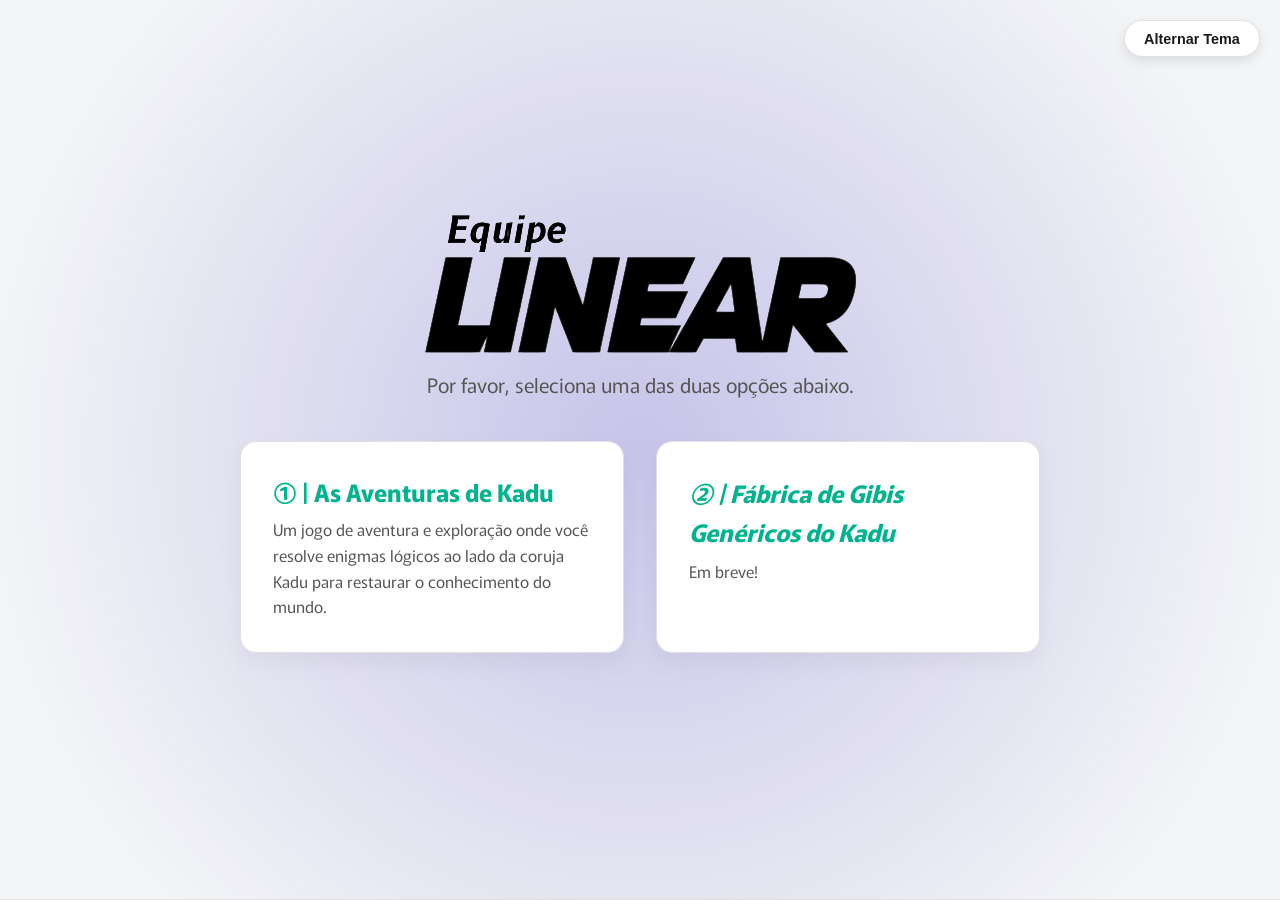
==== index.html @ 4881512d "#031: Opção 2 mudada para a futura Fábrica de Gibis Genéricos do Kadu" ====
<!DOCTYPE html>
<html lang="pt-BR">
<head>
    <meta charset="UTF-8">
    <meta name="viewport" content="width=device-width, initial-scale=1.0">
    <title>Equipe Linear - Selecione uma Opção</title>
    <link rel="stylesheet" href="componentes/css/index.css">
    <link rel="icon" href="componentes/favicon.ico">
    <link rel="preconnect" href="https://fonts.googleapis.com">
    <link rel="preconnect" href="https://fonts.gstatic.com" crossorigin>
    <link href="https://fonts.googleapis.com/css2?family=Murecho:wght@100..900&display=swap" rel="stylesheet">
</head>
<body>

    <button class="theme-toggle-btn" id="themeToggle">Alternar Tema</button>

    <div class="ambient-glow"></div>

    <section>
        <div class="logo logo-dark"></div>
        <div class="logo logo-light"></div>

        <p>Por favor, seleciona uma das duas opções abaixo.</p>
        
        <div class="display-grid">
            <a href="kadu/" class="card-link">
                <div class="pixel-card">
                    <h3>① | As Aventuras de Kadu</h3>
                    <p>Um jogo de aventura e exploração onde você resolve enigmas lógicos ao lado da coruja Kadu para restaurar o conhecimento do mundo.</p>
                </div>
            </a>

            <a href="/" class="card-link">
                <div class="pixel-card">
                    <h3><i>② | Fábrica de Gibis Genéricos do Kadu</i></h3>
                    <p>Em breve!</p>
                </div>
            </a>
        </div>
    </section>

    <script src="componentes/js/main.js"></script>
</body>
</html>
---- componentes/css/index.css ----
:root {
            --bg-color: #f4f5f7;
            --surface-color: #ffffff;
            --border-glow: #e0e0e0;
            --accent-neon: #00b38f;
            --accent-purple: #7a00cc;
            --text-main: #1a1a1a;
            --text-sub: #555555;
            --font-family: "Murecho", sans-serif;
            --transition-speed: 0.5s;
        }

        [data-theme="dark"] {
            --bg-color: #000000;
            --surface-color: #0d0d0d;
            --border-glow: #1a1a1a;
            --accent-neon: #00ffcc;
            --accent-purple: #9900ff;
            --text-main: #ffffff;
            --text-sub: #a6a6a6;
        }

        .no-transition,
        .no-transition * {
            transition: none !important;
            animation: none !important;
        }

        * {
            margin: 0;
            padding: 0;
            box-sizing: border-box;
        }

        body {
            background-color: var(--bg-color);
            color: var(--text-main);
            font-family: var(--font-family);
            overflow-x: hidden;
            scroll-behavior: smooth;
            transition: background-color var(--transition-speed) ease, color var(--transition-speed) ease;
        }

        .theme-toggle-btn {
            position: fixed;
            top: 20px;
            right: 20px;
            z-index: 1000;
            background-color: var(--surface-color);
            color: var(--text-main);
            border: 1px solid var(--border-glow);
            padding: 0.6rem 1.2rem;
            border-radius: 20px;
            cursor: pointer;
            font-weight: 600;
            font-size: 0.9rem;
            box-shadow: 0 4px 12px rgba(0, 0, 0, 0.1);
        }

        .ambient-glow {
            position: fixed;
            top: -20%;
            left: -20%;
            width: 140%;
            height: 140%;
            background: radial-gradient(circle at 50% 50%, rgba(18, 0, 179, 0.199) 0%, transparent 60%);
            z-index: -1;
            pointer-events: none;
        }

        section {
            min-height: 100vh;
            display: flex;
            flex-direction: column;
            justify-content: center;
            align-items: center;
            padding: 2rem;
            border-bottom: 1px solid var(--border-glow);
            position: relative;
        }

        .logo {
            width: 433px;
            height: 139px;
            max-width: 90vw;
            background-size: contain;
            background-repeat: no-repeat;
            background-position: center;
            margin-top: -2rem;
            margin-bottom: 1rem;
        }

        .logo-dark {
            background-image: url('img/logo-dark.png');
            display: block;
        }

        .logo-light {
            background-image: url('img/logo-light.png');
            display: none;
        }

        [data-theme="dark"] .logo-dark {
            display: none;
        }

        [data-theme="dark"] .logo-light {
            display: block;
        }

        p {
            color: var(--text-sub);
            font-size: 1.25rem;
            max-width: 600px;
            text-align: center;
            line-height: 1.6;
            margin-bottom: 2.5rem;
        }

        i {
            color: var(--text-sub);
            max-width: 600px;
            text-align: center;
            line-height: 1.6;
            margin-bottom: 2.5rem;
        }

        .display-grid {
            display: flex;
            justify-content: space-between;
            width: 100%;
            max-width: 800px;
            perspective: 1000px;
            gap: 1.5rem;
        }

        .card-link {
            text-decoration: none;
            display: block;
            color: inherit;
            width: 48%;
        }

        .pixel-card {
            background-color: var(--surface-color);
            padding: 2rem;
            border-radius: 16px;
            border: 1px solid var(--border-glow);
            box-shadow: 0 10px 25px rgba(0, 0, 0, 0.05);
            transition: transform var(--transition-speed) cubic-bezier(0.25, 1, 0.5, 1), 
            border-color var(--transition-speed) ease, 
            box-shadow var(--transition-speed) ease;
            cursor: pointer;
            position: relative;
            overflow: hidden;
            height: 100%;
        }

        .pixel-card::before {
            content: '';
            position: absolute;
            top: 0;
            left: 0;
            width: 100%;
            height: 100%;
            background: linear-gradient(135deg, rgba(0, 255, 204, 0.1), rgba(153, 0, 255, 0.1));
            opacity: 0;
            transition: opacity var(--transition-speed) ease;
        }

        .pixel-card:hover {
            transform: translateY(-10px) rotateX(10deg) scale(1.02);
            border-color: var(--accent-neon);
            box-shadow: 0 20px 35px rgba(0, 179, 143, 0.18), 
                        0 5px 15px rgba(0, 0, 0, 0.08);
        }

        .pixel-card:hover::before {
            opacity: 1;
        }

        .pixel-card h3 {
            font-size: 1.5rem;
            margin-bottom: 0.5rem;
            color: var(--accent-neon);
        }

        .pixel-card h3 i {
            font-size: 1.5rem;
            margin-bottom: 0.5rem;
            color: var(--accent-neon);
        }

        .pixel-card p {
            color: var(--text-sub);
            font-size: 1rem;
            margin-bottom: 0;
            text-align: left;
        }

        @media (max-width: 600px) {
            .display-grid { flex-direction: column; }
            .card-link { width: 100%; }
        }
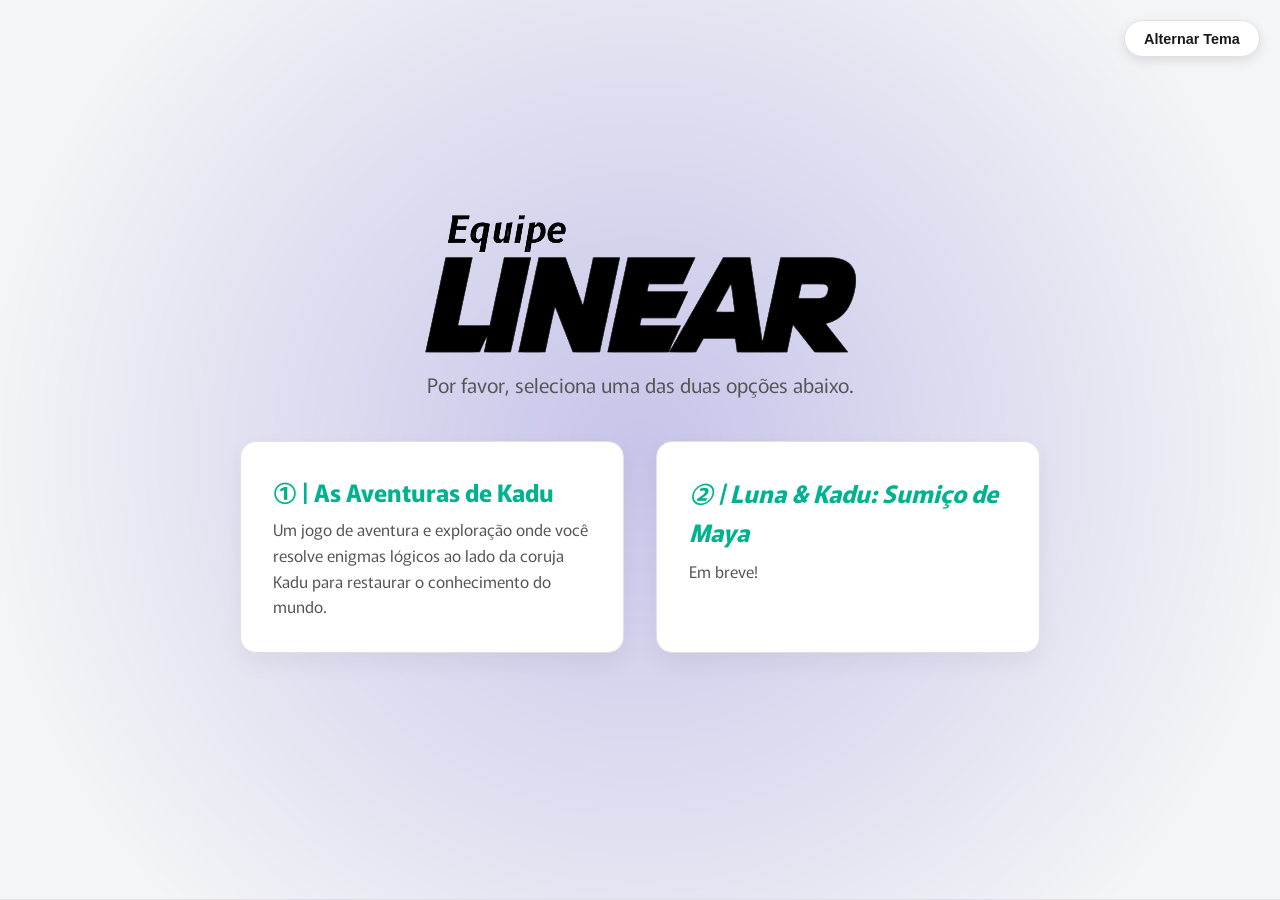
==== commit d4048caa: "#034: Substituição da FGGK para título planejado" ====
--- a/index.html
+++ b/index.html
@@ -30,9 +30,9 @@
                 </div>
             </a>
 
-            <a href="/" class="card-link">
+            <a href="maya/" class="card-link">
                 <div class="pixel-card">
-                    <h3><i>② | Fábrica de Gibis Genéricos do Kadu</i></h3>
+                    <h3><i>② | Luna & Kadu: Sumiço de Maya</i></h3>
                     <p>Em breve!</p>
                 </div>
             </a>
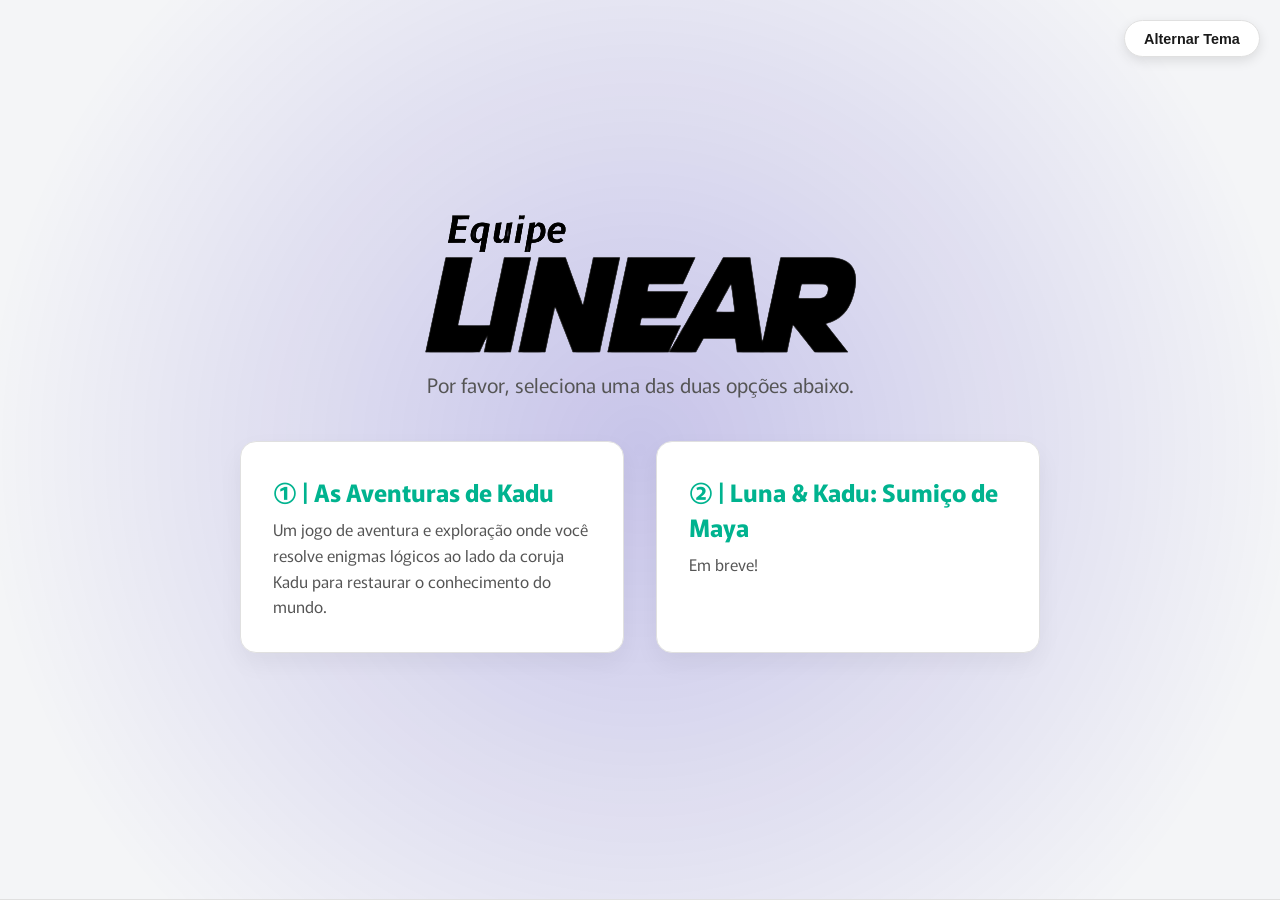
==== commit 5f2e2ae7: "#035: Remoção da tag <i> dentro da segunda opção" ====
--- a/index.html
+++ b/index.html
@@ -32,7 +32,7 @@
 
             <a href="maya/" class="card-link">
                 <div class="pixel-card">
-                    <h3><i>② | Luna & Kadu: Sumiço de Maya</i></h3>
+                    <h3>② | Luna & Kadu: Sumiço de Maya</h3>
                     <p>Em breve!</p>
                 </div>
             </a>
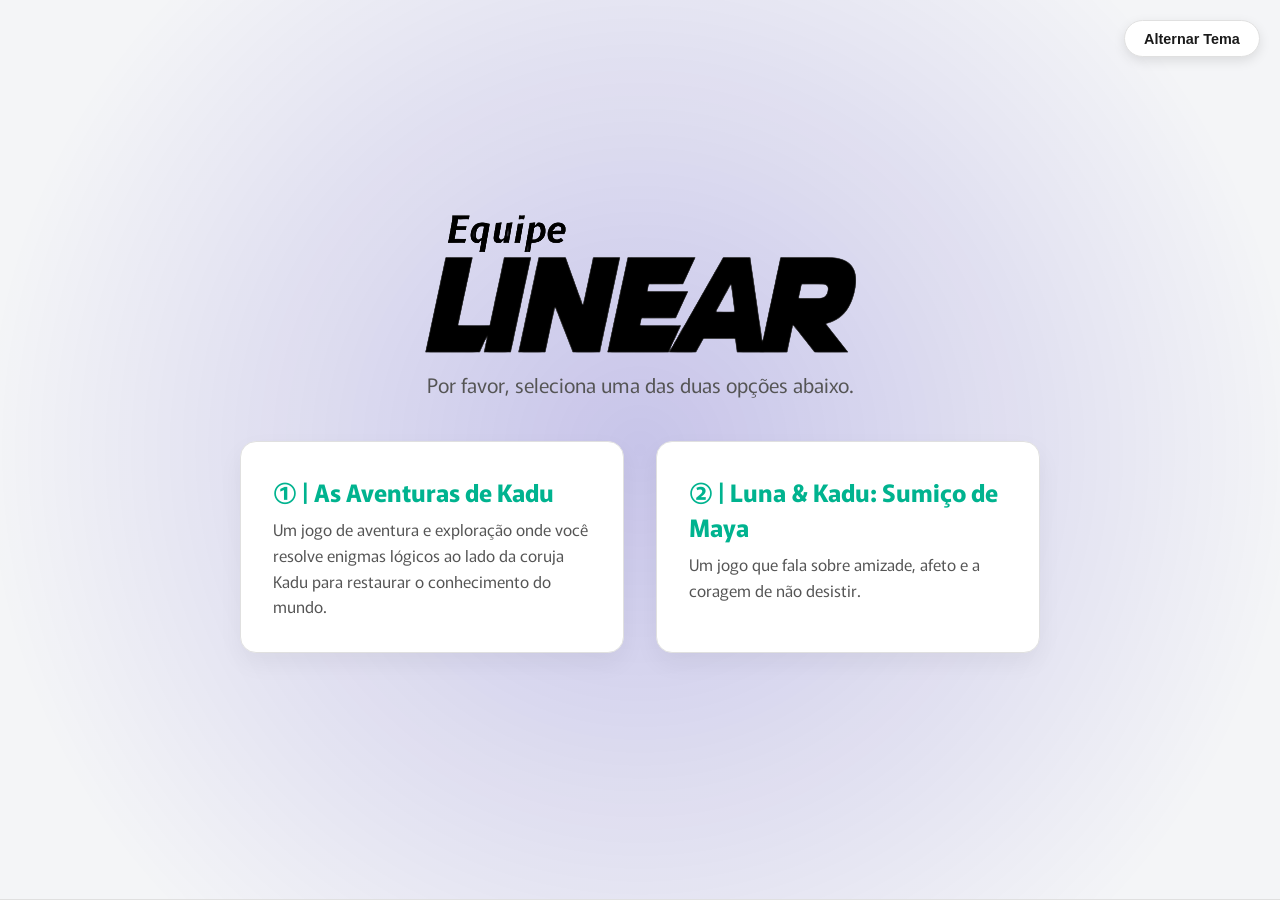
==== commit acfe61ef: "#037: Descrição adicionada para o segundo card" ====
--- a/index.html
+++ b/index.html
@@ -33,7 +33,7 @@
             <a href="maya/" class="card-link">
                 <div class="pixel-card">
                     <h3>② | Luna & Kadu: Sumiço de Maya</h3>
-                    <p>Em breve!</p>
+                    <p>Um jogo que fala sobre amizade, afeto e a coragem de não desistir.</p>
                 </div>
             </a>
         </div>
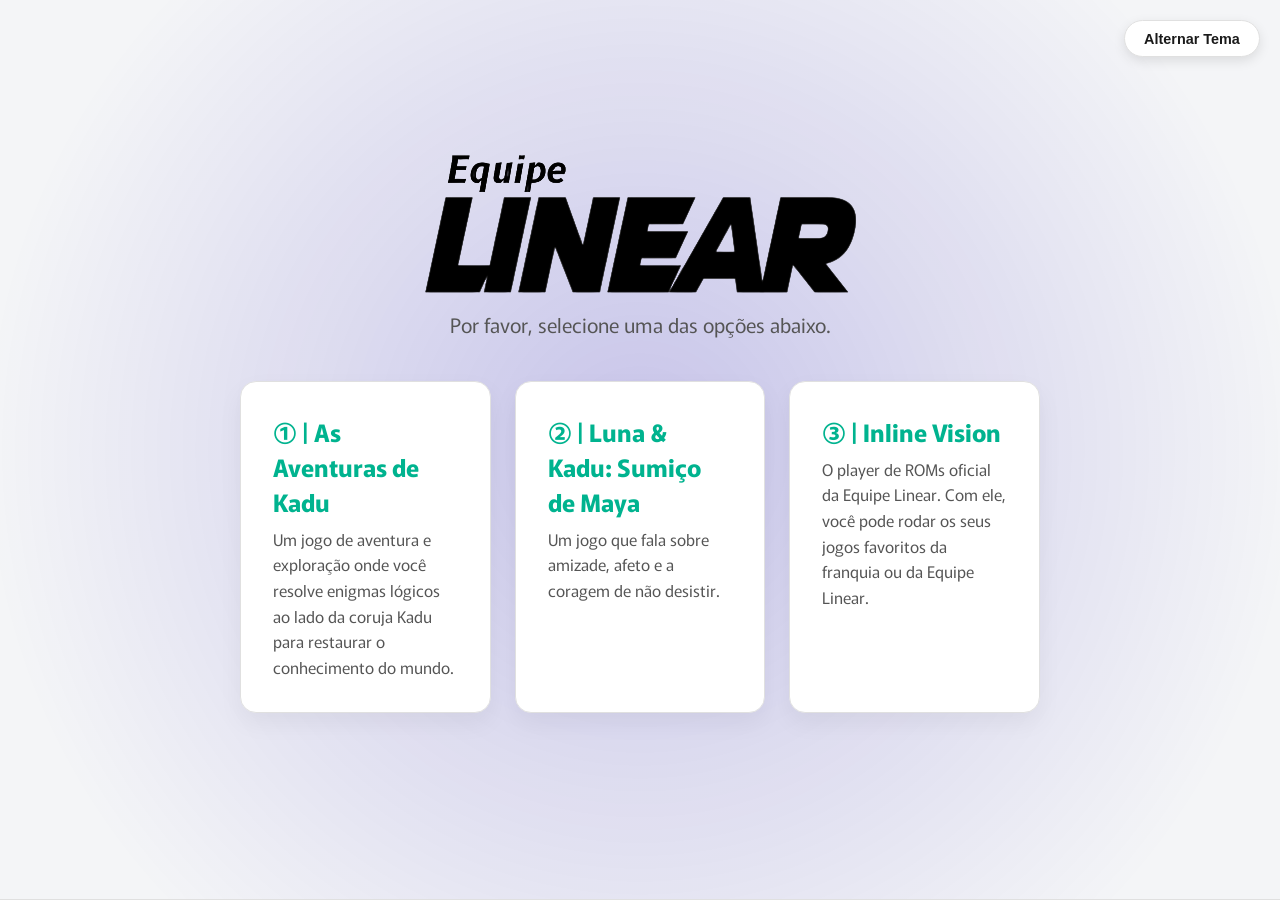
==== commit 8fe721e3: "#042: Adição de botão (p/ Inline Vision)" ====
--- a/index.html
+++ b/index.html
@@ -4,24 +4,19 @@
     <meta charset="UTF-8">
     <meta name="viewport" content="width=device-width, initial-scale=1.0">
     <title>Equipe Linear - Selecione uma Opção</title>
-    <link rel="stylesheet" href="componentes/css/index.css">
+    <link rel="stylesheet" href="https://equipelinear.github.io/componentes/css/index.css">
     <link rel="icon" href="componentes/favicon.ico">
     <link rel="preconnect" href="https://fonts.googleapis.com">
     <link rel="preconnect" href="https://fonts.gstatic.com" crossorigin>
     <link href="https://fonts.googleapis.com/css2?family=Murecho:wght@100..900&display=swap" rel="stylesheet">
 </head>
 <body>
-
     <button class="theme-toggle-btn" id="themeToggle">Alternar Tema</button>
-
     <div class="ambient-glow"></div>
-
     <section>
         <div class="logo logo-dark"></div>
         <div class="logo logo-light"></div>
-
-        <p>Por favor, seleciona uma das duas opções abaixo.</p>
-        
+        <p>Por favor, selecione uma das opções abaixo.</p>
         <div class="display-grid">
             <a href="kadu/" class="card-link">
                 <div class="pixel-card">
@@ -29,16 +24,20 @@
                     <p>Um jogo de aventura e exploração onde você resolve enigmas lógicos ao lado da coruja Kadu para restaurar o conhecimento do mundo.</p>
                 </div>
             </a>
-
             <a href="maya/" class="card-link">
                 <div class="pixel-card">
                     <h3>② | Luna & Kadu: Sumiço de Maya</h3>
                     <p>Um jogo que fala sobre amizade, afeto e a coragem de não desistir.</p>
                 </div>
             </a>
+            <a href="inline/" class="card-link">
+                <div class="pixel-card">
+                    <h3>③ | Inline Vision</h3>
+                    <p>O player de ROMs oficial da Equipe Linear. Com ele, você pode rodar os seus jogos favoritos da franquia ou da Equipe Linear.</p>
+                </div>
+            </a>
         </div>
     </section>
-
     <script src="componentes/js/main.js"></script>
 </body>
 </html>
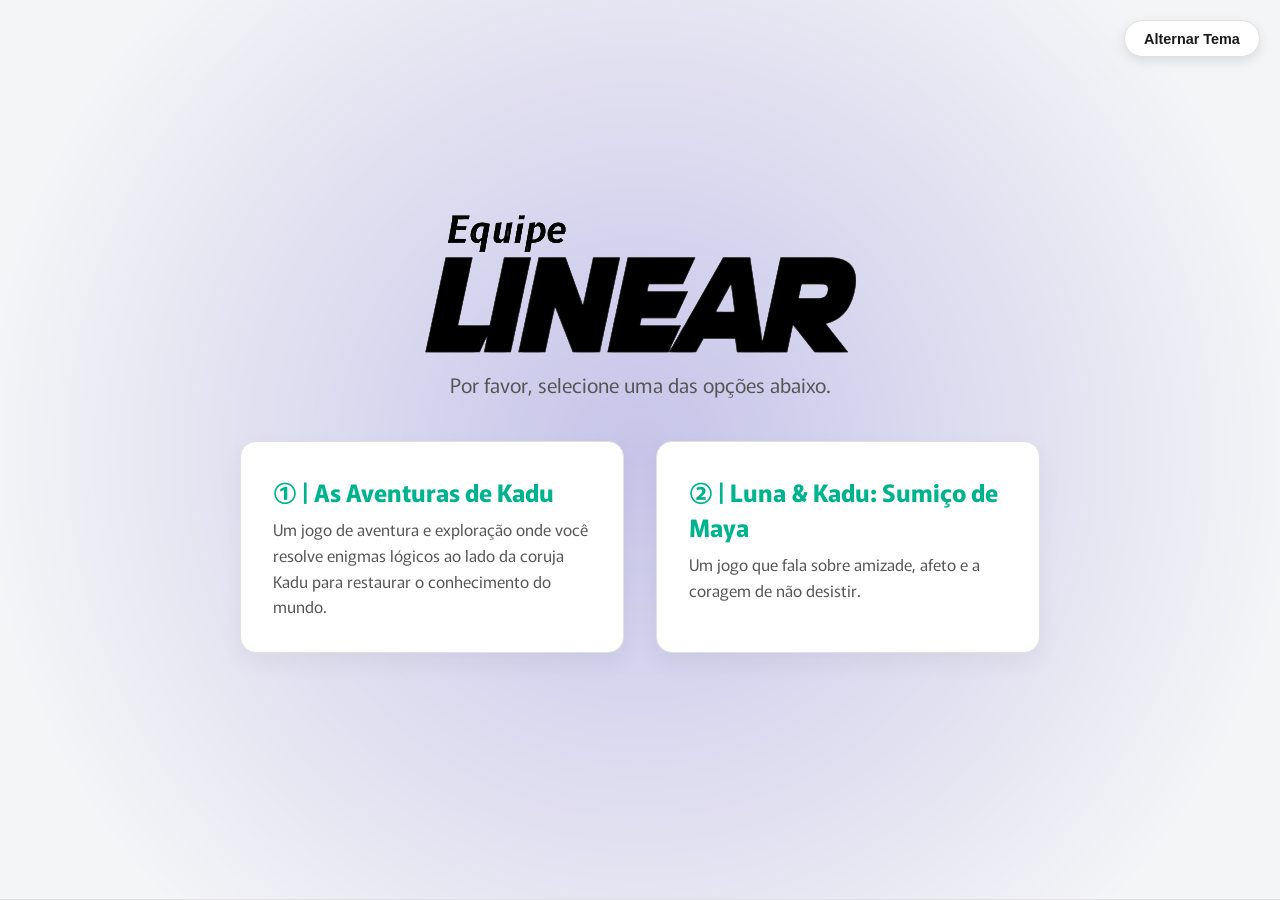
==== commit 214f2254: "#047: Remoção do botão do Inline Vision" ====
--- a/index.html
+++ b/index.html
@@ -4,7 +4,7 @@
     <meta charset="UTF-8">
     <meta name="viewport" content="width=device-width, initial-scale=1.0">
     <title>Equipe Linear - Selecione uma Opção</title>
-    <link rel="stylesheet" href="https://equipelinear.github.io/componentes/css/index.css">
+    <link rel="stylesheet" href="/componentes/css/index.css">
     <link rel="icon" href="componentes/favicon.ico">
     <link rel="preconnect" href="https://fonts.googleapis.com">
     <link rel="preconnect" href="https://fonts.gstatic.com" crossorigin>
@@ -30,12 +30,6 @@
                     <p>Um jogo que fala sobre amizade, afeto e a coragem de não desistir.</p>
                 </div>
             </a>
-            <a href="inline/" class="card-link">
-                <div class="pixel-card">
-                    <h3>③ | Inline Vision</h3>
-                    <p>O player de ROMs oficial da Equipe Linear. Com ele, você pode rodar os seus jogos favoritos da franquia ou da Equipe Linear.</p>
-                </div>
-            </a>
         </div>
     </section>
     <script src="componentes/js/main.js"></script>
--- a/componentes/css/index.css
+++ b/componentes/css/index.css
@@ -0,0 +1,204 @@
+        :root {
+            --bg-color: #f4f5f7;
+            --surface-color: #ffffff;
+            --border-glow: #e0e0e0;
+            --accent-neon: #00b38f;
+            --accent-purple: #7a00cc;
+            --text-main: #1a1a1a;
+            --text-sub: #555555;
+            --font-family: "Murecho", sans-serif;
+            --transition-speed: 0.5s;
+        }
+
+        [data-theme="dark"] {
+            --bg-color: #000000;
+            --surface-color: #0d0d0d;
+            --border-glow: #1a1a1a;
+            --accent-neon: #00ffcc;
+            --accent-purple: #9900ff;
+            --text-main: #ffffff;
+            --text-sub: #a6a6a6;
+        }
+
+        .no-transition,
+        .no-transition * {
+            transition: none !important;
+            animation: none !important;
+        }
+
+        * {
+            margin: 0;
+            padding: 0;
+            box-sizing: border-box;
+        }
+
+        body {
+            background-color: var(--bg-color);
+            color: var(--text-main);
+            font-family: var(--font-family);
+            overflow-x: hidden;
+            scroll-behavior: smooth;
+            transition: background-color var(--transition-speed) ease, color var(--transition-speed) ease;
+        }
+
+        .theme-toggle-btn {
+            position: fixed;
+            top: 20px;
+            right: 20px;
+            z-index: 1000;
+            background-color: var(--surface-color);
+            color: var(--text-main);
+            border: 1px solid var(--border-glow);
+            padding: 0.6rem 1.2rem;
+            border-radius: 20px;
+            cursor: pointer;
+            font-weight: 600;
+            font-size: 0.9rem;
+            box-shadow: 0 4px 12px rgba(0, 0, 0, 0.1);
+        }
+
+        .ambient-glow {
+            position: fixed;
+            top: -20%;
+            left: -20%;
+            width: 140%;
+            height: 140%;
+            background: radial-gradient(circle at 50% 50%, rgba(18, 0, 179, 0.199) 0%, transparent 60%);
+            z-index: -1;
+            pointer-events: none;
+        }
+
+        section {
+            min-height: 100vh;
+            display: flex;
+            flex-direction: column;
+            justify-content: center;
+            align-items: center;
+            padding: 2rem;
+            border-bottom: 1px solid var(--border-glow);
+            position: relative;
+        }
+
+        .logo {
+            width: 433px;
+            height: 139px;
+            max-width: 90vw;
+            background-size: contain;
+            background-repeat: no-repeat;
+            background-position: center;
+            margin-top: -2rem;
+            margin-bottom: 1rem;
+        }
+
+        .logo-dark {
+            background-image: url('img/logo-dark.png');
+            display: block;
+        }
+
+        .logo-light {
+            background-image: url('img/logo-light.png');
+            display: none;
+        }
+
+        [data-theme="dark"] .logo-dark {
+            display: none;
+        }
+
+        [data-theme="dark"] .logo-light {
+            display: block;
+        }
+
+        p {
+            color: var(--text-sub);
+            font-size: 1.25rem;
+            max-width: 600px;
+            text-align: center;
+            line-height: 1.6;
+            margin-bottom: 2.5rem;
+        }
+
+        i {
+            color: var(--text-sub);
+            max-width: 600px;
+            text-align: center;
+            line-height: 1.6;
+            margin-bottom: 2.5rem;
+        }
+
+        .display-grid {
+            display: flex;
+            justify-content: space-between;
+            width: 100%;
+            max-width: 800px;
+            perspective: 1000px;
+            gap: 1.5rem;
+        }
+
+        .card-link {
+            text-decoration: none;
+            display: block;
+            color: inherit;
+            width: 48%;
+        }
+
+        .pixel-card {
+            background-color: var(--surface-color);
+            padding: 2rem;
+            border-radius: 16px;
+            border: 1px solid var(--border-glow);
+            box-shadow: 0 10px 25px rgba(0, 0, 0, 0.05);
+            transition: transform var(--transition-speed) cubic-bezier(0.25, 1, 0.5, 1), 
+            border-color var(--transition-speed) ease, 
+            box-shadow var(--transition-speed) ease;
+            cursor: pointer;
+            position: relative;
+            overflow: hidden;
+            height: 100%;
+        }
+
+        .pixel-card::before {
+            content: '';
+            position: absolute;
+            top: 0;
+            left: 0;
+            width: 100%;
+            height: 100%;
+            background: linear-gradient(135deg, rgba(0, 255, 204, 0.1), rgba(153, 0, 255, 0.1));
+            opacity: 0;
+            transition: opacity var(--transition-speed) ease;
+        }
+
+        .pixel-card:hover {
+            transform: translateY(-10px) rotateX(10deg) scale(1.02);
+            border-color: var(--accent-neon);
+            box-shadow: 0 20px 35px rgba(0, 179, 143, 0.18), 
+                        0 5px 15px rgba(0, 0, 0, 0.08);
+        }
+
+        .pixel-card:hover::before {
+            opacity: 1;
+        }
+
+        .pixel-card h3 {
+            font-size: 1.5rem;
+            margin-bottom: 0.5rem;
+            color: var(--accent-neon);
+        }
+
+        .pixel-card h3 i {
+            font-size: 1.5rem;
+            margin-bottom: 0.5rem;
+            color: var(--accent-neon);
+        }
+
+        .pixel-card p {
+            color: var(--text-sub);
+            font-size: 1rem;
+            margin-bottom: 0;
+            text-align: left;
+        }
+
+        @media (max-width: 600px) {
+            .display-grid { flex-direction: column; }
+            .card-link { width: 100%; }
+        }
